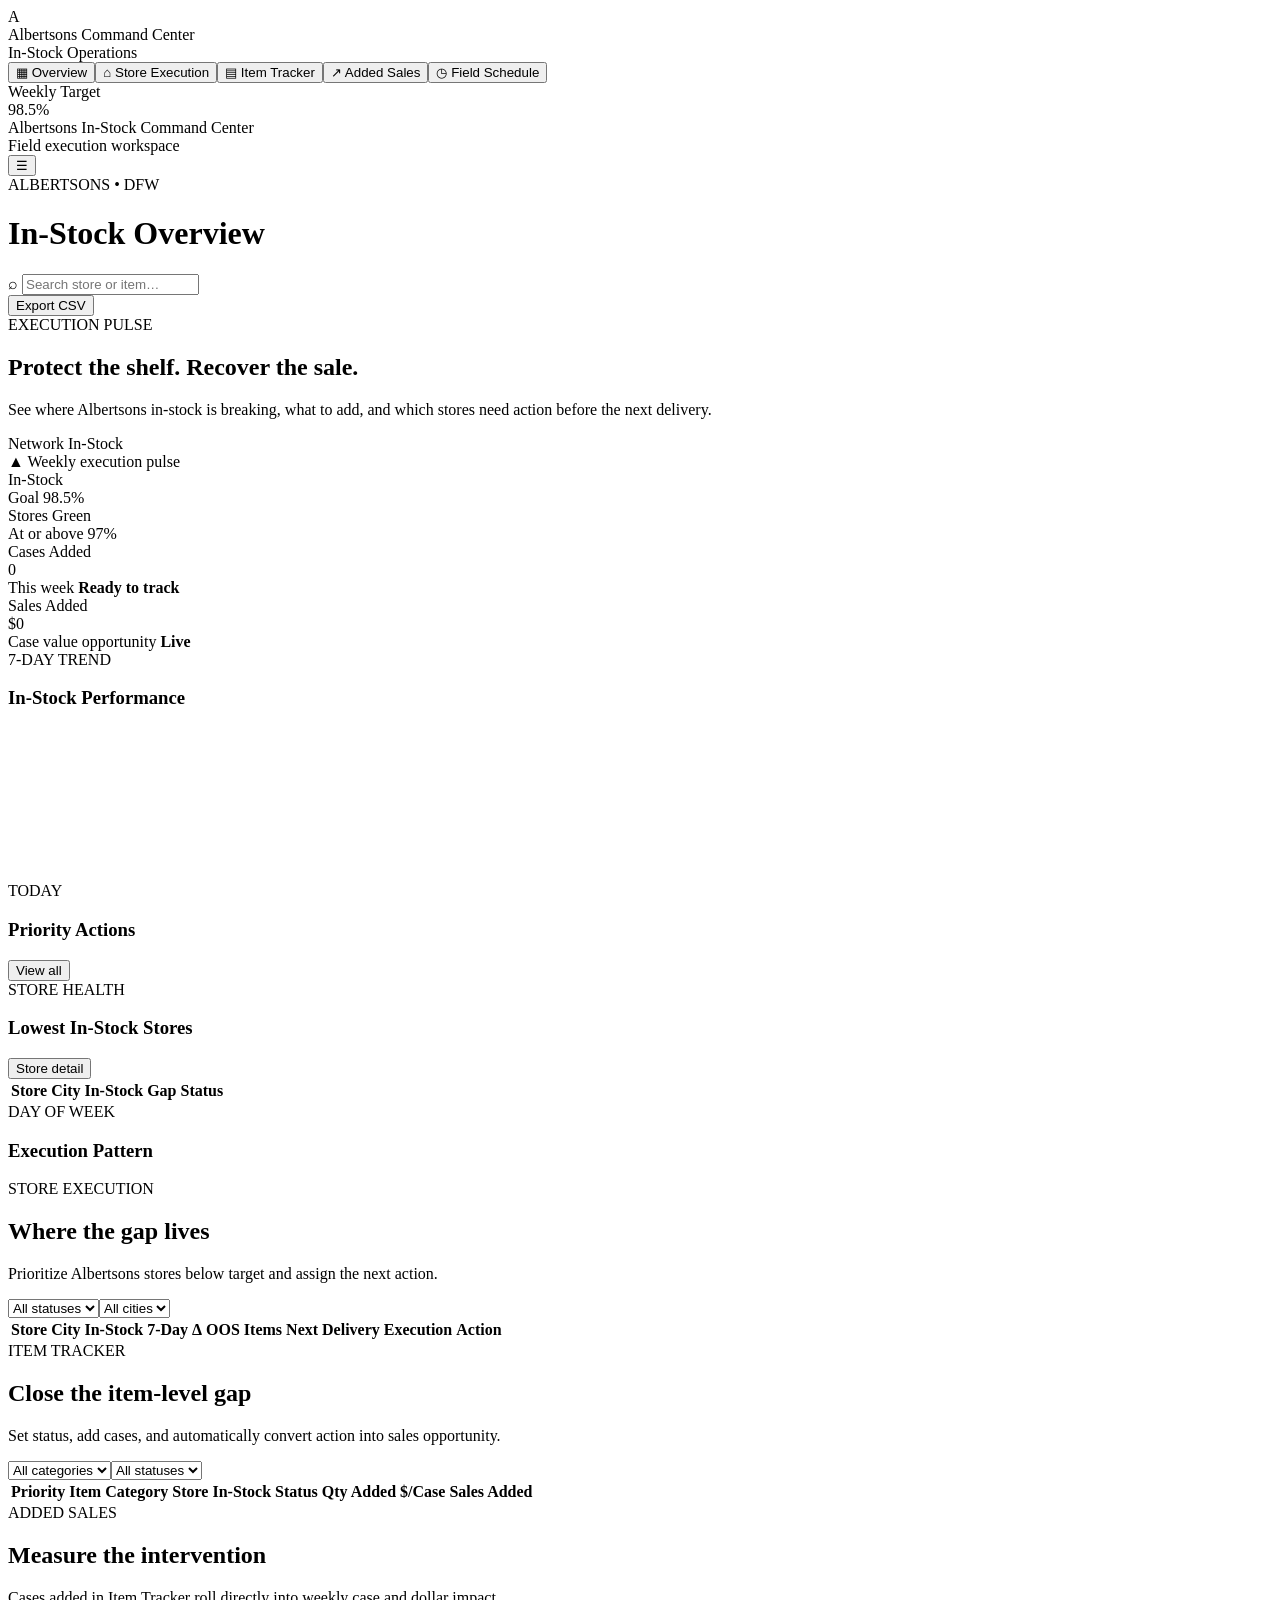
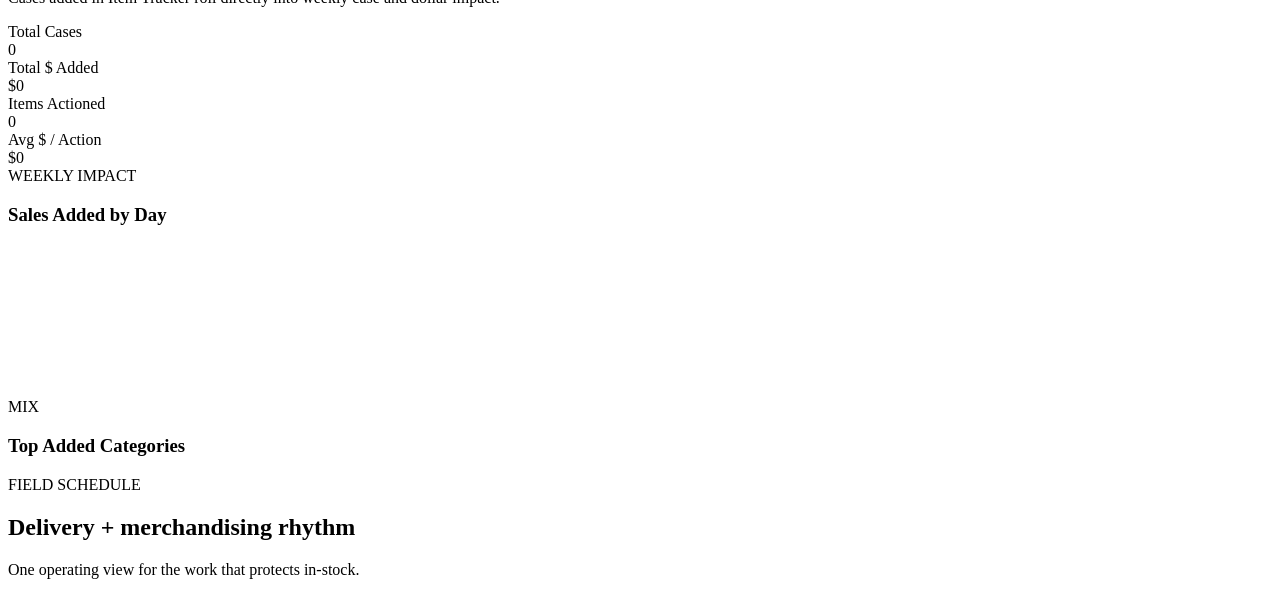
==== index.html @ ab909c04 "Add Albertsons command center interface" ====
<!DOCTYPE html>
<html lang="en">
<head><meta charset="UTF-8"><meta name="viewport" content="width=device-width,initial-scale=1"><meta name="theme-color" content="#00529b"><title>Albertsons In-Stock Command Center</title><link rel="preconnect" href="https://fonts.googleapis.com"><link rel="preconnect" href="https://fonts.gstatic.com" crossorigin><link href="https://fonts.googleapis.com/css2?family=Inter:wght@400;500;600;700;800&display=swap" rel="stylesheet"><link rel="stylesheet" href="styles.css"></head>
<body><div class="app-shell"><aside class="sidebar" id="sidebar"><div class="brand-block"><div class="brand-mark">A</div><div><div class="brand-title">Albertsons Command Center</div><div class="brand-subtitle">In-Stock Operations</div></div></div><nav class="nav"><button class="nav-item active" data-view="overview">▦ Overview</button><button class="nav-item" data-view="stores">⌂ Store Execution</button><button class="nav-item" data-view="items">▤ Item Tracker</button><button class="nav-item" data-view="sales">↗ Added Sales</button><button class="nav-item" data-view="schedule">◷ Field Schedule</button></nav><div class="sidebar-card"><div class="sidebar-card-label">Weekly Target</div><div class="sidebar-card-value">98.5%</div><div class="progress-track"><div class="progress-fill" id="sidebarProgress"></div></div><div class="sidebar-card-foot" id="sidebarGap"></div></div><div class="sidebar-footer">Albertsons In-Stock Command Center<br><span>Field execution workspace</span></div></aside><main class="main-content"><header class="topbar"><div class="topbar-left"><button class="menu-btn" id="menuBtn">☰</button><div><div class="eyebrow">ALBERTSONS • DFW</div><h1 id="pageTitle">In-Stock Overview</h1></div></div><div class="topbar-actions"><label class="search-box">⌕ <input id="globalSearch" type="search" placeholder="Search store or item…"></label><div class="date-chip" id="todayLabel"></div><button class="primary-btn" id="exportBtn">Export CSV</button></div></header>
<section class="view active" id="overviewView"><div class="hero-panel"><div><div class="hero-kicker">EXECUTION PULSE</div><h2>Protect the shelf. Recover the sale.</h2><p>See where Albertsons in-stock is breaking, what to add, and which stores need action before the next delivery.</p></div><div class="hero-score"><div class="score-label">Network In-Stock</div><div class="score-value" id="heroInstock"></div><div class="score-delta positive">▲ Weekly execution pulse</div></div></div><div class="kpi-grid"><article class="kpi-card"><div class="kpi-top">In-Stock <span class="status-dot amber"></span></div><div class="kpi-value" id="kpiInstock"></div><div class="kpi-foot">Goal 98.5% <strong id="kpiGap"></strong></div></article><article class="kpi-card"><div class="kpi-top">Stores Green <span class="status-dot green"></span></div><div class="kpi-value" id="kpiGreen"></div><div class="kpi-foot">At or above 97% <strong id="greenPct"></strong></div></article><article class="kpi-card"><div class="kpi-top">Cases Added <span class="status-dot blue"></span></div><div class="kpi-value" id="kpiCases">0</div><div class="kpi-foot">This week <strong id="caseTrend">Ready to track</strong></div></article><article class="kpi-card"><div class="kpi-top">Sales Added <span class="status-dot navy"></span></div><div class="kpi-value" id="kpiDollars">$0</div><div class="kpi-foot">Case value opportunity <strong id="dollarTrend">Live</strong></div></article></div><div class="content-grid"><article class="panel"><div class="panel-head"><div><div class="panel-kicker">7-DAY TREND</div><h3>In-Stock Performance</h3></div></div><div class="chart-wrap"><canvas id="trendChart"></canvas></div></article><article class="panel"><div class="panel-head"><div><div class="panel-kicker">TODAY</div><h3>Priority Actions</h3></div><button class="text-btn" data-jump="items">View all</button></div><div id="priorityList" class="priority-list"></div></article></div><div class="content-grid"><article class="panel"><div class="panel-head"><div><div class="panel-kicker">STORE HEALTH</div><h3>Lowest In-Stock Stores</h3></div><button class="text-btn" data-jump="stores">Store detail</button></div><div class="table-wrap"><table><thead><tr><th>Store</th><th>City</th><th>In-Stock</th><th>Gap</th><th>Status</th></tr></thead><tbody id="overviewStoreRows"></tbody></table></div></article><article class="panel"><div class="panel-head"><div><div class="panel-kicker">DAY OF WEEK</div><h3>Execution Pattern</h3></div></div><div id="dowBars" class="bar-list"></div></article></div></section>
<section class="view" id="storesView"><div class="section-intro"><div><div class="eyebrow">STORE EXECUTION</div><h2>Where the gap lives</h2><p>Prioritize Albertsons stores below target and assign the next action.</p></div><div class="filter-row"><select id="storeStatusFilter"><option value="all">All statuses</option><option value="green">Green</option><option value="watch">Watch</option><option value="critical">Critical</option></select><select id="cityFilter"><option value="all">All cities</option></select></div></div><article class="panel"><div class="table-wrap"><table class="data-table"><thead><tr><th>Store</th><th>City</th><th>In-Stock</th><th>7-Day Δ</th><th>OOS Items</th><th>Next Delivery</th><th>Execution</th><th>Action</th></tr></thead><tbody id="storeRows"></tbody></table></div></article></section>
<section class="view" id="itemsView"><div class="section-intro"><div><div class="eyebrow">ITEM TRACKER</div><h2>Close the item-level gap</h2><p>Set status, add cases, and automatically convert action into sales opportunity.</p></div><div class="filter-row"><select id="categoryFilter"><option value="all">All categories</option></select><select id="itemStatusFilter"><option value="all">All statuses</option><option>Open</option><option>Added</option><option>Verified</option></select></div></div><article class="panel"><div class="table-wrap"><table class="data-table item-table"><thead><tr><th>Priority</th><th>Item</th><th>Category</th><th>Store</th><th>In-Stock</th><th>Status</th><th>Qty Added</th><th>$/Case</th><th>Sales Added</th></tr></thead><tbody id="itemRows"></tbody></table></div></article></section>
<section class="view" id="salesView"><div class="section-intro"><div><div class="eyebrow">ADDED SALES</div><h2>Measure the intervention</h2><p>Cases added in Item Tracker roll directly into weekly case and dollar impact.</p></div></div><div class="kpi-grid"><article class="kpi-card"><div class="kpi-top">Total Cases</div><div class="kpi-value" id="salesCases">0</div></article><article class="kpi-card"><div class="kpi-top">Total $ Added</div><div class="kpi-value" id="salesDollars">$0</div></article><article class="kpi-card"><div class="kpi-top">Items Actioned</div><div class="kpi-value" id="salesItems">0</div></article><article class="kpi-card"><div class="kpi-top">Avg $ / Action</div><div class="kpi-value" id="salesAvg">$0</div></article></div><div class="content-grid"><article class="panel"><div class="panel-head"><div><div class="panel-kicker">WEEKLY IMPACT</div><h3>Sales Added by Day</h3></div></div><div class="chart-wrap"><canvas id="salesChart"></canvas></div></article><article class="panel"><div class="panel-head"><div><div class="panel-kicker">MIX</div><h3>Top Added Categories</h3></div></div><div id="categoryImpact" class="impact-list"></div></article></div></section>
<section class="view" id="scheduleView"><div class="section-intro"><div><div class="eyebrow">FIELD SCHEDULE</div><h2>Delivery + merchandising rhythm</h2><p>One operating view for the work that protects in-stock.</p></div></div><div class="schedule-grid" id="scheduleGrid"></div></section></main></div><div class="toast" id="toast"></div><script src="data.js"></script><script src="app.js"></script></body></html>
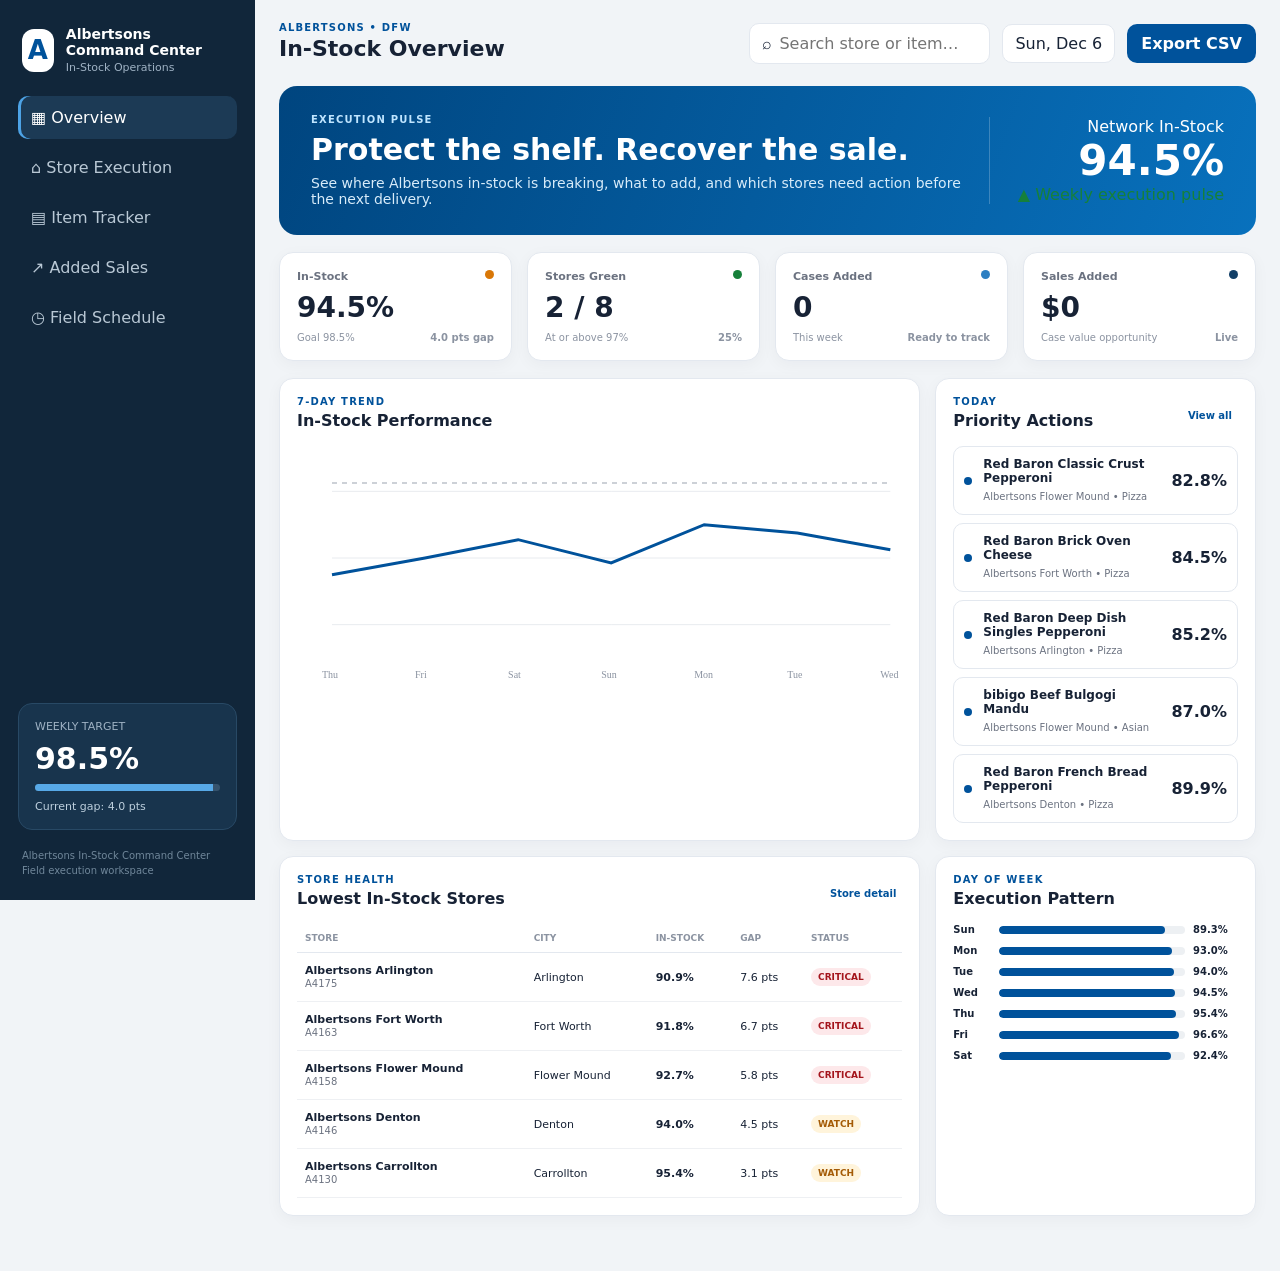
==== commit 418773b4: "Add item-level detail to Added Sales dashboard" ====
--- a/index.html
+++ b/index.html
@@ -5,5 +5,5 @@
 <section class="view active" id="overviewView"><div class="hero-panel"><div><div class="hero-kicker">EXECUTION PULSE</div><h2>Protect the shelf. Recover the sale.</h2><p>See where Albertsons in-stock is breaking, what to add, and which stores need action before the next delivery.</p></div><div class="hero-score"><div class="score-label">Network In-Stock</div><div class="score-value" id="heroInstock"></div><div class="score-delta positive">▲ Weekly execution pulse</div></div></div><div class="kpi-grid"><article class="kpi-card"><div class="kpi-top">In-Stock <span class="status-dot amber"></span></div><div class="kpi-value" id="kpiInstock"></div><div class="kpi-foot">Goal 98.5% <strong id="kpiGap"></strong></div></article><article class="kpi-card"><div class="kpi-top">Stores Green <span class="status-dot green"></span></div><div class="kpi-value" id="kpiGreen"></div><div class="kpi-foot">At or above 97% <strong id="greenPct"></strong></div></article><article class="kpi-card"><div class="kpi-top">Cases Added <span class="status-dot blue"></span></div><div class="kpi-value" id="kpiCases">0</div><div class="kpi-foot">This week <strong id="caseTrend">Ready to track</strong></div></article><article class="kpi-card"><div class="kpi-top">Sales Added <span class="status-dot navy"></span></div><div class="kpi-value" id="kpiDollars">$0</div><div class="kpi-foot">Case value opportunity <strong id="dollarTrend">Live</strong></div></article></div><div class="content-grid"><article class="panel"><div class="panel-head"><div><div class="panel-kicker">7-DAY TREND</div><h3>In-Stock Performance</h3></div></div><div class="chart-wrap"><canvas id="trendChart"></canvas></div></article><article class="panel"><div class="panel-head"><div><div class="panel-kicker">TODAY</div><h3>Priority Actions</h3></div><button class="text-btn" data-jump="items">View all</button></div><div id="priorityList" class="priority-list"></div></article></div><div class="content-grid"><article class="panel"><div class="panel-head"><div><div class="panel-kicker">STORE HEALTH</div><h3>Lowest In-Stock Stores</h3></div><button class="text-btn" data-jump="stores">Store detail</button></div><div class="table-wrap"><table><thead><tr><th>Store</th><th>City</th><th>In-Stock</th><th>Gap</th><th>Status</th></tr></thead><tbody id="overviewStoreRows"></tbody></table></div></article><article class="panel"><div class="panel-head"><div><div class="panel-kicker">DAY OF WEEK</div><h3>Execution Pattern</h3></div></div><div id="dowBars" class="bar-list"></div></article></div></section>
 <section class="view" id="storesView"><div class="section-intro"><div><div class="eyebrow">STORE EXECUTION</div><h2>Where the gap lives</h2><p>Prioritize Albertsons stores below target and assign the next action.</p></div><div class="filter-row"><select id="storeStatusFilter"><option value="all">All statuses</option><option value="green">Green</option><option value="watch">Watch</option><option value="critical">Critical</option></select><select id="cityFilter"><option value="all">All cities</option></select></div></div><article class="panel"><div class="table-wrap"><table class="data-table"><thead><tr><th>Store</th><th>City</th><th>In-Stock</th><th>7-Day Δ</th><th>OOS Items</th><th>Next Delivery</th><th>Execution</th><th>Action</th></tr></thead><tbody id="storeRows"></tbody></table></div></article></section>
 <section class="view" id="itemsView"><div class="section-intro"><div><div class="eyebrow">ITEM TRACKER</div><h2>Close the item-level gap</h2><p>Set status, add cases, and automatically convert action into sales opportunity.</p></div><div class="filter-row"><select id="categoryFilter"><option value="all">All categories</option></select><select id="itemStatusFilter"><option value="all">All statuses</option><option>Open</option><option>Added</option><option>Verified</option></select></div></div><article class="panel"><div class="table-wrap"><table class="data-table item-table"><thead><tr><th>Priority</th><th>Item</th><th>Category</th><th>Store</th><th>In-Stock</th><th>Status</th><th>Qty Added</th><th>$/Case</th><th>Sales Added</th></tr></thead><tbody id="itemRows"></tbody></table></div></article></section>
-<section class="view" id="salesView"><div class="section-intro"><div><div class="eyebrow">ADDED SALES</div><h2>Measure the intervention</h2><p>Cases added in Item Tracker roll directly into weekly case and dollar impact.</p></div></div><div class="kpi-grid"><article class="kpi-card"><div class="kpi-top">Total Cases</div><div class="kpi-value" id="salesCases">0</div></article><article class="kpi-card"><div class="kpi-top">Total $ Added</div><div class="kpi-value" id="salesDollars">$0</div></article><article class="kpi-card"><div class="kpi-top">Items Actioned</div><div class="kpi-value" id="salesItems">0</div></article><article class="kpi-card"><div class="kpi-top">Avg $ / Action</div><div class="kpi-value" id="salesAvg">$0</div></article></div><div class="content-grid"><article class="panel"><div class="panel-head"><div><div class="panel-kicker">WEEKLY IMPACT</div><h3>Sales Added by Day</h3></div></div><div class="chart-wrap"><canvas id="salesChart"></canvas></div></article><article class="panel"><div class="panel-head"><div><div class="panel-kicker">MIX</div><h3>Top Added Categories</h3></div></div><div id="categoryImpact" class="impact-list"></div></article></div></section>
+<section class="view" id="salesView"><div class="section-intro"><div><div class="eyebrow">ADDED SALES</div><h2>Measure the intervention</h2><p>Cases added in Item Tracker roll directly into weekly case and dollar impact.</p></div></div><div class="kpi-grid"><article class="kpi-card"><div class="kpi-top">Total Cases</div><div class="kpi-value" id="salesCases">0</div></article><article class="kpi-card"><div class="kpi-top">Total $ Added</div><div class="kpi-value" id="salesDollars">$0</div></article><article class="kpi-card"><div class="kpi-top">Items Actioned</div><div class="kpi-value" id="salesItems">0</div></article><article class="kpi-card"><div class="kpi-top">Avg $ / Action</div><div class="kpi-value" id="salesAvg">$0</div></article></div><div class="content-grid"><article class="panel"><div class="panel-head"><div><div class="panel-kicker">WEEKLY IMPACT</div><h3>Sales Added by Day</h3></div></div><div class="chart-wrap"><canvas id="salesChart"></canvas></div></article><article class="panel"><div class="panel-head"><div><div class="panel-kicker">MIX</div><h3>Top Added Categories</h3></div></div><div id="categoryImpact" class="impact-list"></div></article></div><article class="panel sales-detail"><div class="panel-head"><div><div class="panel-kicker">ACTION DETAIL</div><h3>Where the added sales came from</h3></div></div><div class="table-wrap"><table><thead><tr><th>Item</th><th>Store</th><th>Category</th><th>Cases</th><th>$/Case</th><th>Sales Added</th></tr></thead><tbody id="salesDetailRows"></tbody></table></div></article></section>
 <section class="view" id="scheduleView"><div class="section-intro"><div><div class="eyebrow">FIELD SCHEDULE</div><h2>Delivery + merchandising rhythm</h2><p>One operating view for the work that protects in-stock.</p></div></div><div class="schedule-grid" id="scheduleGrid"></div></section></main></div><div class="toast" id="toast"></div><script src="data.js"></script><script src="app.js"></script></body></html>
--- a/styles.css
+++ b/styles.css
@@ -0,0 +1 @@
+:root{--brand:#00529b;--brand2:#003f78;--ink:#172235;--muted:#6b7280;--line:#e3e8ef;--green:#16803a;--amber:#d97706;--blue:#2d7fc2;--navy:#123f67}*{box-sizing:border-box}html,body{margin:0;max-width:100%;overflow-x:hidden;font-family:Inter,system-ui,sans-serif;color:var(--ink);background:#f1f4f7}button,input,select{font:inherit}.app-shell{display:flex;min-height:100vh;max-width:100vw}.sidebar{width:255px;background:#11263a;color:#fff;padding:22px 18px;position:fixed;inset:0 auto 0 0;display:flex;flex-direction:column;z-index:20}.brand-block{display:flex;gap:12px;align-items:center;padding:4px 4px 22px}.brand-mark{width:43px;height:43px;background:#fff;color:var(--brand);border-radius:12px;display:grid;place-items:center;font-size:26px;font-weight:900}.brand-title{font-weight:800;font-size:14px}.brand-subtitle{font-size:11px;color:#9fb2c4;margin-top:3px}.nav{display:grid;gap:7px}.nav-item{border:0;background:transparent;color:#b9c8d5;text-align:left;padding:12px 13px;border-radius:10px;cursor:pointer}.nav-item:hover,.nav-item.active{background:#1c3a55;color:#fff}.nav-item.active{box-shadow:inset 3px 0 0 #4da3e6}.sidebar-card{margin-top:auto;background:#18344d;border:1px solid #284965;border-radius:14px;padding:16px}.sidebar-card-label{font-size:11px;color:#9fb2c4;text-transform:uppercase}.sidebar-card-value{font-size:30px;font-weight:800;margin:8px 0}.progress-track{height:7px;background:#36536d;border-radius:99px;overflow:hidden}.progress-fill{height:100%;background:#57a9e7}.sidebar-card-foot{font-size:11px;color:#bed0de;margin-top:9px}.sidebar-footer{font-size:10px;color:#70879a;padding:18px 4px 0;line-height:1.5}.main-content{margin-left:255px;width:calc(100vw - 255px);min-width:0;padding:0 24px 40px;overflow:hidden}.topbar{height:86px;display:flex;align-items:center;justify-content:space-between;gap:20px}.topbar-left,.topbar-actions{display:flex;align-items:center;gap:12px;min-width:0}.eyebrow,.panel-kicker,.hero-kicker{font-size:10px;font-weight:800;letter-spacing:.12em;color:var(--brand);text-transform:uppercase}.topbar h1{font-size:22px;margin:3px 0}.menu-btn{display:none}.search-box,.date-chip{background:#fff;border:1px solid var(--line);border-radius:10px;padding:9px 12px}.search-box input{border:0;outline:0;width:200px}.primary-btn{border:0;background:var(--brand);color:#fff;border-radius:10px;padding:10px 14px;font-weight:700;cursor:pointer}.view{display:none;min-width:0}.view.active{display:block}.hero-panel{background:linear-gradient(110deg,#00457f,#0871bd);color:#fff;border-radius:18px;padding:28px 32px;display:flex;justify-content:space-between;align-items:center}.hero-panel h2{font-size:30px;margin:7px 0 8px}.hero-panel p{max-width:650px;color:#d8ecfa;margin:0;font-size:14px}.hero-kicker{color:#bfe5ff}.hero-score{text-align:right;min-width:210px;border-left:1px solid #ffffff38;padding-left:28px}.score-value{font-size:42px;font-weight:800}.kpi-grid{display:grid;grid-template-columns:repeat(4,minmax(0,1fr));gap:15px;margin:17px 0}.kpi-card,.panel{min-width:0;background:#fff;border:1px solid var(--line);border-radius:14px;box-shadow:0 4px 16px #1722350a}.kpi-card,.panel{padding:17px}.kpi-top{display:flex;justify-content:space-between;color:var(--muted);font-size:11px;font-weight:700}.status-dot{width:9px;height:9px;border-radius:50%}.green{background:var(--green)}.amber{background:var(--amber)}.blue{background:var(--blue)}.navy{background:var(--navy)}.kpi-value{font-size:28px;font-weight:800;margin:8px 0}.kpi-foot{font-size:10px;color:#8b93a1;display:flex;justify-content:space-between}.content-grid{display:grid;grid-template-columns:minmax(0,2fr) minmax(260px,1fr);gap:15px;margin-bottom:15px}.panel-head{display:flex;align-items:center;justify-content:space-between;margin-bottom:12px}.panel-head h3{font-size:16px;margin:4px 0}.chart-wrap{height:240px;min-width:0}.chart-wrap canvas{width:100%;height:100%}.priority-list{display:grid;gap:8px}.priority-item{display:grid;grid-template-columns:9px 1fr auto;gap:10px;align-items:center;padding:10px;border:1px solid var(--line);border-radius:10px}.priority-dot{width:8px;height:8px;border-radius:50%;background:var(--brand)}.priority-main strong{font-size:12px;display:block}.priority-main span,small{font-size:10px;color:var(--muted)}.text-btn{border:0;background:transparent;color:var(--brand);font-size:10px;font-weight:800;cursor:pointer}.table-wrap{width:100%;max-width:100%;overflow-x:auto;overscroll-behavior-inline:contain}table{width:100%;border-collapse:collapse;min-width:560px}th{text-align:left;font-size:9px;text-transform:uppercase;color:#8b93a1;padding:9px 8px;border-bottom:1px solid var(--line);white-space:nowrap}td{padding:11px 8px;border-bottom:1px solid #eef0f3;font-size:11px}.pill{display:inline-flex;padding:4px 7px;border-radius:99px;font-size:9px;font-weight:800}.pill.green{background:#e8f7ee;color:#146c35}.pill.watch{background:#fff4db;color:#a45b06}.pill.critical{background:#fde8ea;color:#a4141c}.bar-list{display:grid;gap:10px}.bar-row{display:grid;grid-template-columns:38px 1fr 45px;align-items:center;gap:8px;font-size:10px}.bar-track{height:8px;background:#edf0f3;border-radius:99px;overflow:hidden}.bar-fill{height:100%;background:var(--brand);border-radius:99px}.section-intro{display:flex;justify-content:space-between;align-items:flex-end;gap:20px;margin:8px 0 18px}.section-intro h2{font-size:28px;margin:5px 0}.section-intro p{margin:0;color:var(--muted);font-size:13px}.filter-row{display:flex;gap:8px}.filter-row select,.data-table select{border:1px solid var(--line);background:#fff;border-radius:9px;padding:8px 10px;font-size:11px}.data-table{min-width:900px}.item-table{min-width:1120px}.item-table th:nth-child(2),.item-table td:nth-child(2){min-width:260px}.item-table th:nth-child(4),.item-table td:nth-child(4){min-width:185px}.item-table th:nth-child(8),.item-table td:nth-child(8),.item-table th:nth-child(9),.item-table td:nth-child(9){text-align:right;white-space:nowrap}.money{font-weight:800}.positive{color:var(--green)}.negative{color:#b42318}.impact-item{padding:11px 0;border-bottom:1px solid var(--line)}.impact-top{display:flex;justify-content:space-between;font-size:11px}.impact-bar{height:6px;background:#eef0f3;margin-top:7px;border-radius:99px;overflow:hidden}.impact-bar div{height:100%;background:var(--brand)}.sales-detail{margin-top:15px}.schedule-grid{display:grid;grid-template-columns:repeat(7,minmax(0,1fr));gap:10px}.schedule-day{background:#fff;border:1px solid var(--line);border-radius:13px;padding:13px;min-height:230px}.schedule-day h3{font-size:12px;margin:0}.schedule-date{font-size:9px;color:var(--muted);margin-bottom:12px}.schedule-event{border-left:3px solid var(--brand);background:#f6f9fc;padding:8px;margin:7px 0;border-radius:7px}.schedule-event strong{font-size:10px;display:block}.schedule-event span{font-size:9px;color:var(--muted)}.toast{position:fixed;right:24px;bottom:24px;background:#172235;color:#fff;padding:12px 16px;border-radius:10px;font-size:11px;opacity:0;transform:translateY(8px);transition:.2s}.toast.show{opacity:1;transform:none}@media(max-width:1250px){.main-content{padding-left:18px;padding-right:18px}.topbar{gap:10px}.search-box input{width:150px}.kpi-grid{gap:10px}.kpi-card{padding:14px}.kpi-value{font-size:25px}}@media(max-width:1050px){.kpi-grid{grid-template-columns:repeat(2,minmax(0,1fr))}.schedule-grid{grid-template-columns:repeat(4,1fr)}.content-grid{grid-template-columns:1fr}.topbar-actions .date-chip{display:none}}@media(max-width:800px){.sidebar{transform:translateX(-100%)}.sidebar.open{transform:none}.main-content{margin-left:0;width:100%;padding:0 14px 30px}.menu-btn{display:block}.search-box{display:none}.content-grid{grid-template-columns:1fr}.schedule-grid{grid-template-columns:repeat(2,1fr)}.section-intro{align-items:flex-start;flex-direction:column}.hero-panel{display:block}.hero-score{text-align:left;border:0;border-top:1px solid #ffffff38;padding:15px 0 0;margin-top:18px}}@media(max-width:520px){.kpi-grid{grid-template-columns:1fr 1fr;gap:8px}.schedule-grid{grid-template-columns:1fr}.panel{padding:13px}.topbar h1{font-size:18px}.primary-btn{padding:9px 10px}}
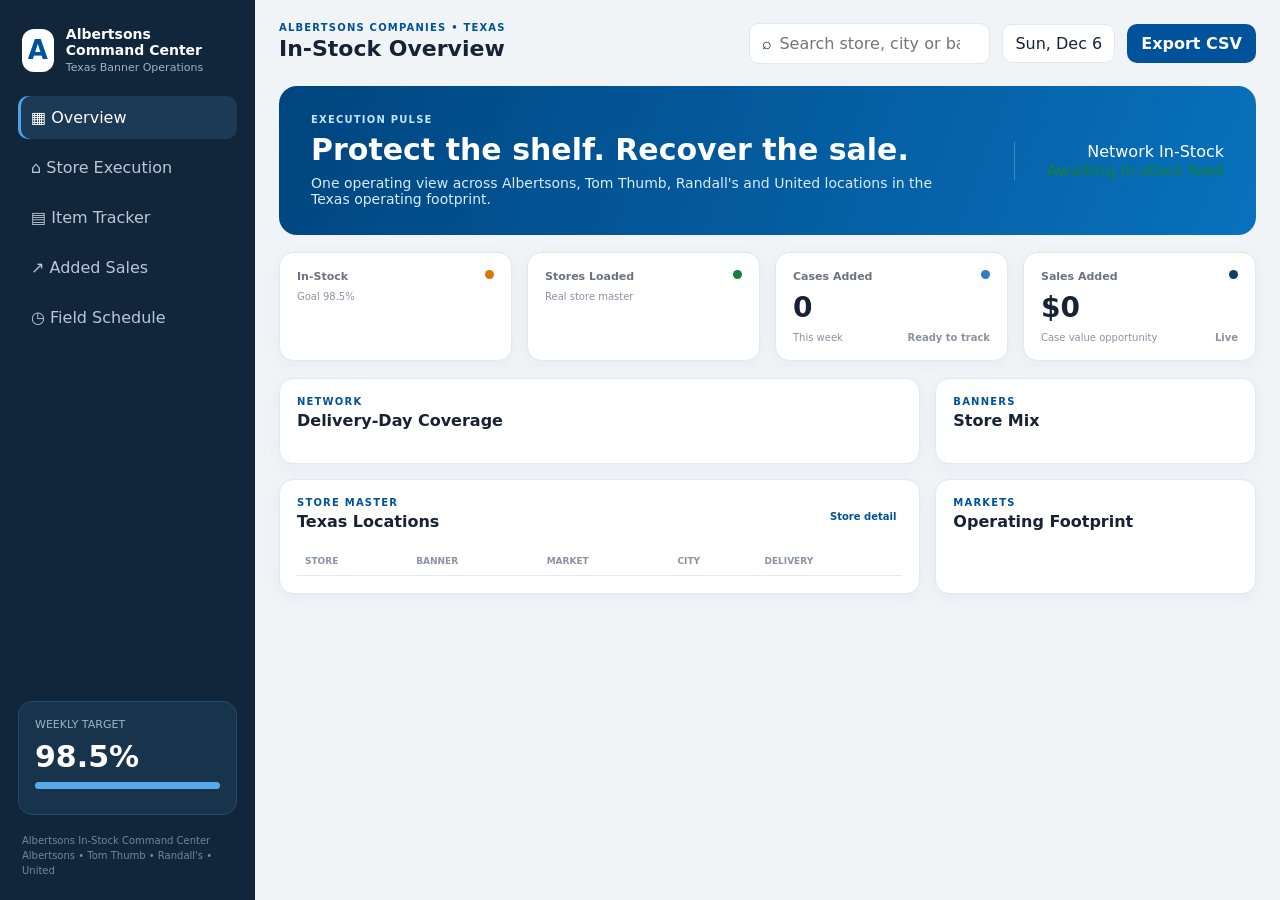
==== commit 16b95c06: "Connect Texas banner store master and filters" ====
--- a/index.html
+++ b/index.html
@@ -1,9 +1,9 @@
 <!DOCTYPE html>
 <html lang="en">
 <head><meta charset="UTF-8"><meta name="viewport" content="width=device-width,initial-scale=1"><meta name="theme-color" content="#00529b"><title>Albertsons In-Stock Command Center</title><link rel="preconnect" href="https://fonts.googleapis.com"><link rel="preconnect" href="https://fonts.gstatic.com" crossorigin><link href="https://fonts.googleapis.com/css2?family=Inter:wght@400;500;600;700;800&display=swap" rel="stylesheet"><link rel="stylesheet" href="styles.css"></head>
-<body><div class="app-shell"><aside class="sidebar" id="sidebar"><div class="brand-block"><div class="brand-mark">A</div><div><div class="brand-title">Albertsons Command Center</div><div class="brand-subtitle">In-Stock Operations</div></div></div><nav class="nav"><button class="nav-item active" data-view="overview">▦ Overview</button><button class="nav-item" data-view="stores">⌂ Store Execution</button><button class="nav-item" data-view="items">▤ Item Tracker</button><button class="nav-item" data-view="sales">↗ Added Sales</button><button class="nav-item" data-view="schedule">◷ Field Schedule</button></nav><div class="sidebar-card"><div class="sidebar-card-label">Weekly Target</div><div class="sidebar-card-value">98.5%</div><div class="progress-track"><div class="progress-fill" id="sidebarProgress"></div></div><div class="sidebar-card-foot" id="sidebarGap"></div></div><div class="sidebar-footer">Albertsons In-Stock Command Center<br><span>Field execution workspace</span></div></aside><main class="main-content"><header class="topbar"><div class="topbar-left"><button class="menu-btn" id="menuBtn">☰</button><div><div class="eyebrow">ALBERTSONS • DFW</div><h1 id="pageTitle">In-Stock Overview</h1></div></div><div class="topbar-actions"><label class="search-box">⌕ <input id="globalSearch" type="search" placeholder="Search store or item…"></label><div class="date-chip" id="todayLabel"></div><button class="primary-btn" id="exportBtn">Export CSV</button></div></header>
-<section class="view active" id="overviewView"><div class="hero-panel"><div><div class="hero-kicker">EXECUTION PULSE</div><h2>Protect the shelf. Recover the sale.</h2><p>See where Albertsons in-stock is breaking, what to add, and which stores need action before the next delivery.</p></div><div class="hero-score"><div class="score-label">Network In-Stock</div><div class="score-value" id="heroInstock"></div><div class="score-delta positive">▲ Weekly execution pulse</div></div></div><div class="kpi-grid"><article class="kpi-card"><div class="kpi-top">In-Stock <span class="status-dot amber"></span></div><div class="kpi-value" id="kpiInstock"></div><div class="kpi-foot">Goal 98.5% <strong id="kpiGap"></strong></div></article><article class="kpi-card"><div class="kpi-top">Stores Green <span class="status-dot green"></span></div><div class="kpi-value" id="kpiGreen"></div><div class="kpi-foot">At or above 97% <strong id="greenPct"></strong></div></article><article class="kpi-card"><div class="kpi-top">Cases Added <span class="status-dot blue"></span></div><div class="kpi-value" id="kpiCases">0</div><div class="kpi-foot">This week <strong id="caseTrend">Ready to track</strong></div></article><article class="kpi-card"><div class="kpi-top">Sales Added <span class="status-dot navy"></span></div><div class="kpi-value" id="kpiDollars">$0</div><div class="kpi-foot">Case value opportunity <strong id="dollarTrend">Live</strong></div></article></div><div class="content-grid"><article class="panel"><div class="panel-head"><div><div class="panel-kicker">7-DAY TREND</div><h3>In-Stock Performance</h3></div></div><div class="chart-wrap"><canvas id="trendChart"></canvas></div></article><article class="panel"><div class="panel-head"><div><div class="panel-kicker">TODAY</div><h3>Priority Actions</h3></div><button class="text-btn" data-jump="items">View all</button></div><div id="priorityList" class="priority-list"></div></article></div><div class="content-grid"><article class="panel"><div class="panel-head"><div><div class="panel-kicker">STORE HEALTH</div><h3>Lowest In-Stock Stores</h3></div><button class="text-btn" data-jump="stores">Store detail</button></div><div class="table-wrap"><table><thead><tr><th>Store</th><th>City</th><th>In-Stock</th><th>Gap</th><th>Status</th></tr></thead><tbody id="overviewStoreRows"></tbody></table></div></article><article class="panel"><div class="panel-head"><div><div class="panel-kicker">DAY OF WEEK</div><h3>Execution Pattern</h3></div></div><div id="dowBars" class="bar-list"></div></article></div></section>
-<section class="view" id="storesView"><div class="section-intro"><div><div class="eyebrow">STORE EXECUTION</div><h2>Where the gap lives</h2><p>Prioritize Albertsons stores below target and assign the next action.</p></div><div class="filter-row"><select id="storeStatusFilter"><option value="all">All statuses</option><option value="green">Green</option><option value="watch">Watch</option><option value="critical">Critical</option></select><select id="cityFilter"><option value="all">All cities</option></select></div></div><article class="panel"><div class="table-wrap"><table class="data-table"><thead><tr><th>Store</th><th>City</th><th>In-Stock</th><th>7-Day Δ</th><th>OOS Items</th><th>Next Delivery</th><th>Execution</th><th>Action</th></tr></thead><tbody id="storeRows"></tbody></table></div></article></section>
+<body><div class="app-shell"><aside class="sidebar" id="sidebar"><div class="brand-block"><div class="brand-mark">A</div><div><div class="brand-title">Albertsons Command Center</div><div class="brand-subtitle">Texas Banner Operations</div></div></div><nav class="nav"><button class="nav-item active" data-view="overview">▦ Overview</button><button class="nav-item" data-view="stores">⌂ Store Execution</button><button class="nav-item" data-view="items">▤ Item Tracker</button><button class="nav-item" data-view="sales">↗ Added Sales</button><button class="nav-item" data-view="schedule">◷ Field Schedule</button></nav><div class="sidebar-card"><div class="sidebar-card-label">Weekly Target</div><div class="sidebar-card-value">98.5%</div><div class="progress-track"><div class="progress-fill" id="sidebarProgress"></div></div><div class="sidebar-card-foot" id="sidebarGap"></div></div><div class="sidebar-footer">Albertsons In-Stock Command Center<br><span>Albertsons • Tom Thumb • Randall's • United</span></div></aside><main class="main-content"><header class="topbar"><div class="topbar-left"><button class="menu-btn" id="menuBtn">☰</button><div><div class="eyebrow">ALBERTSONS COMPANIES • TEXAS</div><h1 id="pageTitle">In-Stock Overview</h1></div></div><div class="topbar-actions"><label class="search-box">⌕ <input id="globalSearch" type="search" placeholder="Search store, city or banner…"></label><div class="date-chip" id="todayLabel"></div><button class="primary-btn" id="exportBtn">Export CSV</button></div></header>
+<section class="view active" id="overviewView"><div class="hero-panel"><div><div class="hero-kicker">EXECUTION PULSE</div><h2>Protect the shelf. Recover the sale.</h2><p>One operating view across Albertsons, Tom Thumb, Randall's and United locations in the Texas operating footprint.</p></div><div class="hero-score"><div class="score-label">Network In-Stock</div><div class="score-value" id="heroInstock"></div><div class="score-delta positive" id="heroSub">Awaiting in-stock feed</div></div></div><div class="kpi-grid"><article class="kpi-card"><div class="kpi-top">In-Stock <span class="status-dot amber"></span></div><div class="kpi-value" id="kpiInstock"></div><div class="kpi-foot">Goal 98.5% <strong id="kpiGap"></strong></div></article><article class="kpi-card"><div class="kpi-top">Stores Loaded <span class="status-dot green"></span></div><div class="kpi-value" id="kpiGreen"></div><div class="kpi-foot">Real store master <strong id="greenPct"></strong></div></article><article class="kpi-card"><div class="kpi-top">Cases Added <span class="status-dot blue"></span></div><div class="kpi-value" id="kpiCases">0</div><div class="kpi-foot">This week <strong id="caseTrend">Ready to track</strong></div></article><article class="kpi-card"><div class="kpi-top">Sales Added <span class="status-dot navy"></span></div><div class="kpi-value" id="kpiDollars">$0</div><div class="kpi-foot">Case value opportunity <strong id="dollarTrend">Live</strong></div></article></div><div class="content-grid"><article class="panel"><div class="panel-head"><div><div class="panel-kicker">NETWORK</div><h3>Delivery-Day Coverage</h3></div></div><div id="dowBars" class="bar-list"></div></article><article class="panel"><div class="panel-head"><div><div class="panel-kicker">BANNERS</div><h3>Store Mix</h3></div></div><div id="priorityList" class="priority-list"></div></article></div><div class="content-grid"><article class="panel"><div class="panel-head"><div><div class="panel-kicker">STORE MASTER</div><h3>Texas Locations</h3></div><button class="text-btn" data-jump="stores">Store detail</button></div><div class="table-wrap"><table><thead><tr><th>Store</th><th>Banner</th><th>Market</th><th>City</th><th>Delivery</th></tr></thead><tbody id="overviewStoreRows"></tbody></table></div></article><article class="panel"><div class="panel-head"><div><div class="panel-kicker">MARKETS</div><h3>Operating Footprint</h3></div></div><div id="marketMix" class="impact-list"></div></article></div></section>
+<section class="view" id="storesView"><div class="section-intro"><div><div class="eyebrow">STORE EXECUTION</div><h2>Texas store master</h2><p>Filter the network by banner, market, city and delivery day. In-stock fields will activate when the performance feed is added.</p></div><div class="filter-row"><select id="bannerFilter"><option value="all">All banners</option></select><select id="marketFilter"><option value="all">All markets</option></select><select id="cityFilter"><option value="all">All cities</option></select></div></div><article class="panel"><div class="table-wrap"><table class="data-table"><thead><tr><th>Store</th><th>Banner</th><th>Market</th><th>City</th><th>Address</th><th>Delivery</th><th>In-Stock</th><th>Execution</th></tr></thead><tbody id="storeRows"></tbody></table></div></article></section>
 <section class="view" id="itemsView"><div class="section-intro"><div><div class="eyebrow">ITEM TRACKER</div><h2>Close the item-level gap</h2><p>Set status, add cases, and automatically convert action into sales opportunity.</p></div><div class="filter-row"><select id="categoryFilter"><option value="all">All categories</option></select><select id="itemStatusFilter"><option value="all">All statuses</option><option>Open</option><option>Added</option><option>Verified</option></select></div></div><article class="panel"><div class="table-wrap"><table class="data-table item-table"><thead><tr><th>Priority</th><th>Item</th><th>Category</th><th>Store</th><th>In-Stock</th><th>Status</th><th>Qty Added</th><th>$/Case</th><th>Sales Added</th></tr></thead><tbody id="itemRows"></tbody></table></div></article></section>
 <section class="view" id="salesView"><div class="section-intro"><div><div class="eyebrow">ADDED SALES</div><h2>Measure the intervention</h2><p>Cases added in Item Tracker roll directly into weekly case and dollar impact.</p></div></div><div class="kpi-grid"><article class="kpi-card"><div class="kpi-top">Total Cases</div><div class="kpi-value" id="salesCases">0</div></article><article class="kpi-card"><div class="kpi-top">Total $ Added</div><div class="kpi-value" id="salesDollars">$0</div></article><article class="kpi-card"><div class="kpi-top">Items Actioned</div><div class="kpi-value" id="salesItems">0</div></article><article class="kpi-card"><div class="kpi-top">Avg $ / Action</div><div class="kpi-value" id="salesAvg">$0</div></article></div><div class="content-grid"><article class="panel"><div class="panel-head"><div><div class="panel-kicker">WEEKLY IMPACT</div><h3>Sales Added by Day</h3></div></div><div class="chart-wrap"><canvas id="salesChart"></canvas></div></article><article class="panel"><div class="panel-head"><div><div class="panel-kicker">MIX</div><h3>Top Added Categories</h3></div></div><div id="categoryImpact" class="impact-list"></div></article></div><article class="panel sales-detail"><div class="panel-head"><div><div class="panel-kicker">ACTION DETAIL</div><h3>Where the added sales came from</h3></div></div><div class="table-wrap"><table><thead><tr><th>Item</th><th>Store</th><th>Category</th><th>Cases</th><th>$/Case</th><th>Sales Added</th></tr></thead><tbody id="salesDetailRows"></tbody></table></div></article></section>
-<section class="view" id="scheduleView"><div class="section-intro"><div><div class="eyebrow">FIELD SCHEDULE</div><h2>Delivery + merchandising rhythm</h2><p>One operating view for the work that protects in-stock.</p></div></div><div class="schedule-grid" id="scheduleGrid"></div></section></main></div><div class="toast" id="toast"></div><script src="data.js"></script><script src="app.js"></script></body></html>+<section class="view" id="scheduleView"><div class="section-intro"><div><div class="eyebrow">FIELD SCHEDULE</div><h2>Delivery rhythm</h2><p>Generated directly from the store-level delivery schedules you provided. Stores with multiple delivery days appear on each applicable day.</p></div></div><div class="schedule-grid" id="scheduleGrid"></div></section></main></div><div class="toast" id="toast"></div><script src="data/stores-albertsons.js"></script><script src="data/stores-tom-thumb.js"></script><script src="data/stores-randalls.js"></script><script src="data/stores-united.js"></script><script src="data.js"></script><script src="app.js"></script></body></html>
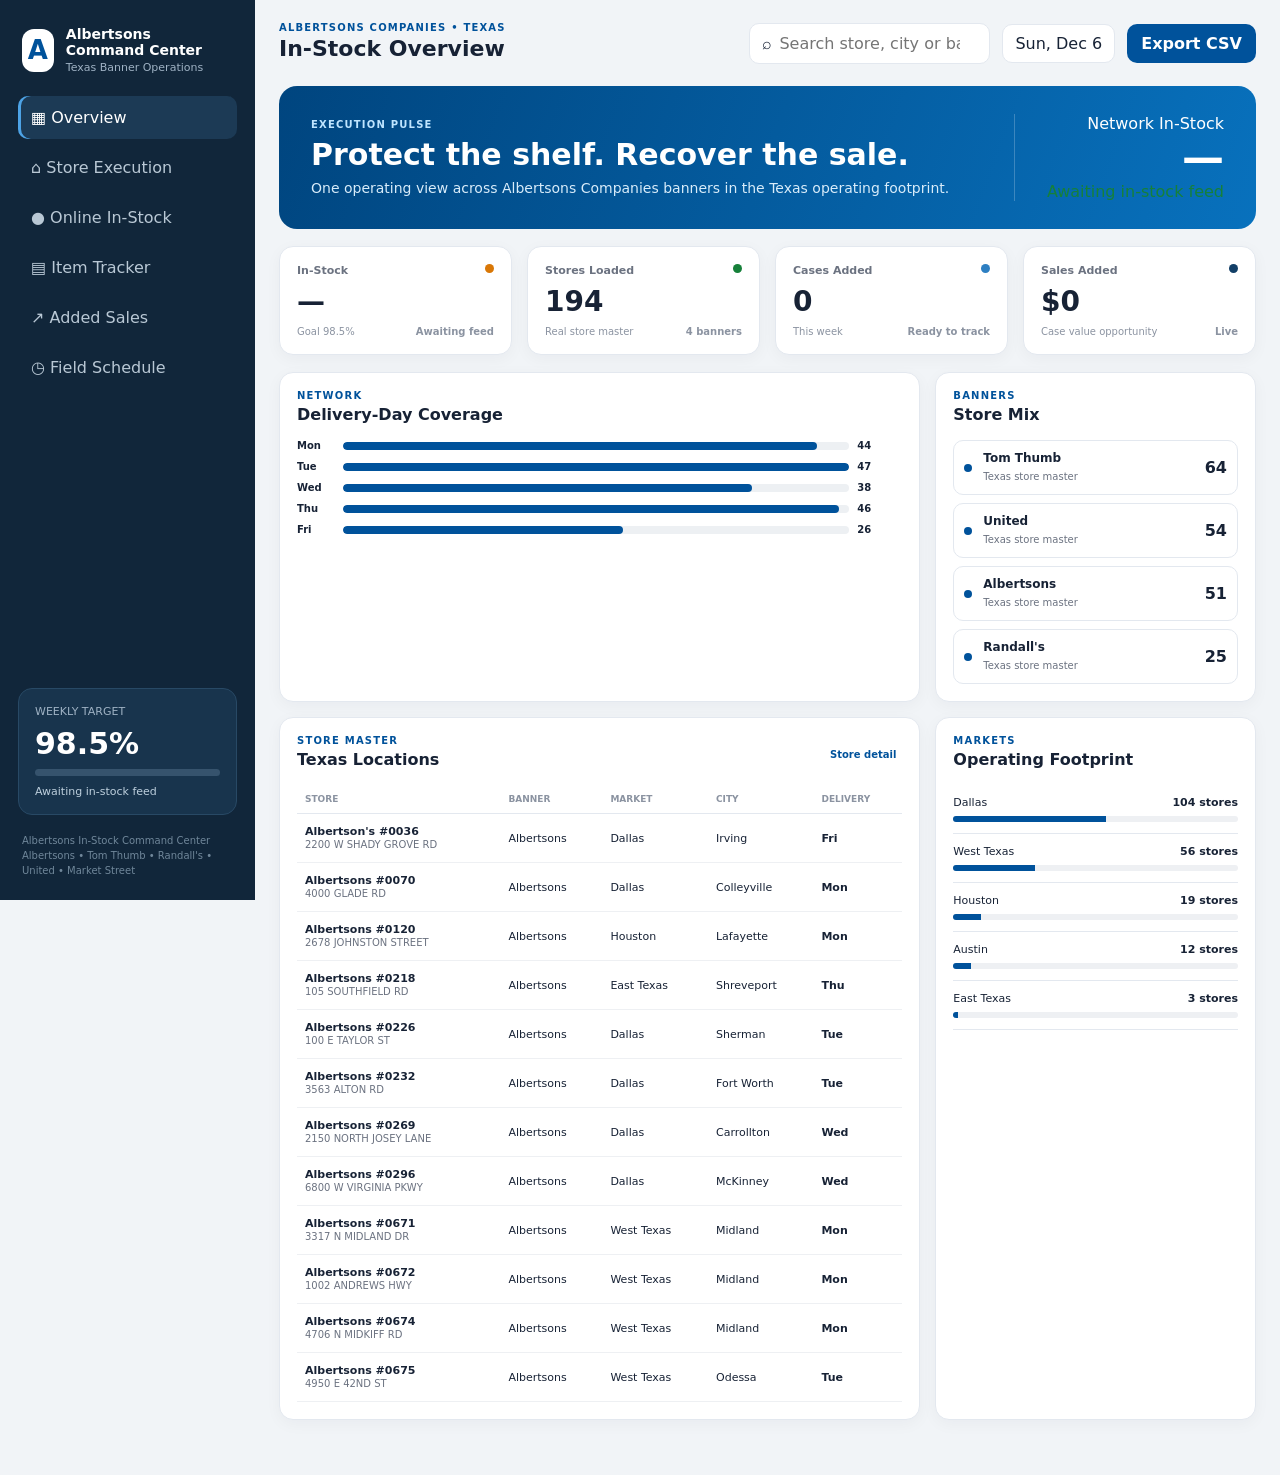
==== commit 058d68a4: "Add live online in-stock dashboard view" ====
--- a/index.html
+++ b/index.html
@@ -1,9 +1,10 @@
 <!DOCTYPE html>
 <html lang="en">
 <head><meta charset="UTF-8"><meta name="viewport" content="width=device-width,initial-scale=1"><meta name="theme-color" content="#00529b"><title>Albertsons In-Stock Command Center</title><link rel="preconnect" href="https://fonts.googleapis.com"><link rel="preconnect" href="https://fonts.gstatic.com" crossorigin><link href="https://fonts.googleapis.com/css2?family=Inter:wght@400;500;600;700;800&display=swap" rel="stylesheet"><link rel="stylesheet" href="styles.css"></head>
-<body><div class="app-shell"><aside class="sidebar" id="sidebar"><div class="brand-block"><div class="brand-mark">A</div><div><div class="brand-title">Albertsons Command Center</div><div class="brand-subtitle">Texas Banner Operations</div></div></div><nav class="nav"><button class="nav-item active" data-view="overview">▦ Overview</button><button class="nav-item" data-view="stores">⌂ Store Execution</button><button class="nav-item" data-view="items">▤ Item Tracker</button><button class="nav-item" data-view="sales">↗ Added Sales</button><button class="nav-item" data-view="schedule">◷ Field Schedule</button></nav><div class="sidebar-card"><div class="sidebar-card-label">Weekly Target</div><div class="sidebar-card-value">98.5%</div><div class="progress-track"><div class="progress-fill" id="sidebarProgress"></div></div><div class="sidebar-card-foot" id="sidebarGap"></div></div><div class="sidebar-footer">Albertsons In-Stock Command Center<br><span>Albertsons • Tom Thumb • Randall's • United</span></div></aside><main class="main-content"><header class="topbar"><div class="topbar-left"><button class="menu-btn" id="menuBtn">☰</button><div><div class="eyebrow">ALBERTSONS COMPANIES • TEXAS</div><h1 id="pageTitle">In-Stock Overview</h1></div></div><div class="topbar-actions"><label class="search-box">⌕ <input id="globalSearch" type="search" placeholder="Search store, city or banner…"></label><div class="date-chip" id="todayLabel"></div><button class="primary-btn" id="exportBtn">Export CSV</button></div></header>
-<section class="view active" id="overviewView"><div class="hero-panel"><div><div class="hero-kicker">EXECUTION PULSE</div><h2>Protect the shelf. Recover the sale.</h2><p>One operating view across Albertsons, Tom Thumb, Randall's and United locations in the Texas operating footprint.</p></div><div class="hero-score"><div class="score-label">Network In-Stock</div><div class="score-value" id="heroInstock"></div><div class="score-delta positive" id="heroSub">Awaiting in-stock feed</div></div></div><div class="kpi-grid"><article class="kpi-card"><div class="kpi-top">In-Stock <span class="status-dot amber"></span></div><div class="kpi-value" id="kpiInstock"></div><div class="kpi-foot">Goal 98.5% <strong id="kpiGap"></strong></div></article><article class="kpi-card"><div class="kpi-top">Stores Loaded <span class="status-dot green"></span></div><div class="kpi-value" id="kpiGreen"></div><div class="kpi-foot">Real store master <strong id="greenPct"></strong></div></article><article class="kpi-card"><div class="kpi-top">Cases Added <span class="status-dot blue"></span></div><div class="kpi-value" id="kpiCases">0</div><div class="kpi-foot">This week <strong id="caseTrend">Ready to track</strong></div></article><article class="kpi-card"><div class="kpi-top">Sales Added <span class="status-dot navy"></span></div><div class="kpi-value" id="kpiDollars">$0</div><div class="kpi-foot">Case value opportunity <strong id="dollarTrend">Live</strong></div></article></div><div class="content-grid"><article class="panel"><div class="panel-head"><div><div class="panel-kicker">NETWORK</div><h3>Delivery-Day Coverage</h3></div></div><div id="dowBars" class="bar-list"></div></article><article class="panel"><div class="panel-head"><div><div class="panel-kicker">BANNERS</div><h3>Store Mix</h3></div></div><div id="priorityList" class="priority-list"></div></article></div><div class="content-grid"><article class="panel"><div class="panel-head"><div><div class="panel-kicker">STORE MASTER</div><h3>Texas Locations</h3></div><button class="text-btn" data-jump="stores">Store detail</button></div><div class="table-wrap"><table><thead><tr><th>Store</th><th>Banner</th><th>Market</th><th>City</th><th>Delivery</th></tr></thead><tbody id="overviewStoreRows"></tbody></table></div></article><article class="panel"><div class="panel-head"><div><div class="panel-kicker">MARKETS</div><h3>Operating Footprint</h3></div></div><div id="marketMix" class="impact-list"></div></article></div></section>
-<section class="view" id="storesView"><div class="section-intro"><div><div class="eyebrow">STORE EXECUTION</div><h2>Texas store master</h2><p>Filter the network by banner, market, city and delivery day. In-stock fields will activate when the performance feed is added.</p></div><div class="filter-row"><select id="bannerFilter"><option value="all">All banners</option></select><select id="marketFilter"><option value="all">All markets</option></select><select id="cityFilter"><option value="all">All cities</option></select></div></div><article class="panel"><div class="table-wrap"><table class="data-table"><thead><tr><th>Store</th><th>Banner</th><th>Market</th><th>City</th><th>Address</th><th>Delivery</th><th>In-Stock</th><th>Execution</th></tr></thead><tbody id="storeRows"></tbody></table></div></article></section>
+<body><div class="app-shell"><aside class="sidebar" id="sidebar"><div class="brand-block"><div class="brand-mark">A</div><div><div class="brand-title">Albertsons Command Center</div><div class="brand-subtitle">Texas Banner Operations</div></div></div><nav class="nav"><button class="nav-item active" data-view="overview">▦ Overview</button><button class="nav-item" data-view="stores">⌂ Store Execution</button><button class="nav-item" data-view="online">● Online In-Stock</button><button class="nav-item" data-view="items">▤ Item Tracker</button><button class="nav-item" data-view="sales">↗ Added Sales</button><button class="nav-item" data-view="schedule">◷ Field Schedule</button></nav><div class="sidebar-card"><div class="sidebar-card-label">Weekly Target</div><div class="sidebar-card-value">98.5%</div><div class="progress-track"><div class="progress-fill" id="sidebarProgress"></div></div><div class="sidebar-card-foot" id="sidebarGap"></div></div><div class="sidebar-footer">Albertsons In-Stock Command Center<br><span>Albertsons • Tom Thumb • Randall's • United • Market Street</span></div></aside><main class="main-content"><header class="topbar"><div class="topbar-left"><button class="menu-btn" id="menuBtn">☰</button><div><div class="eyebrow">ALBERTSONS COMPANIES • TEXAS</div><h1 id="pageTitle">In-Stock Overview</h1></div></div><div class="topbar-actions"><label class="search-box">⌕ <input id="globalSearch" type="search" placeholder="Search store, city or banner…"></label><div class="date-chip" id="todayLabel"></div><button class="primary-btn" id="exportBtn">Export CSV</button></div></header>
+<section class="view active" id="overviewView"><div class="hero-panel"><div><div class="hero-kicker">EXECUTION PULSE</div><h2>Protect the shelf. Recover the sale.</h2><p>One operating view across Albertsons Companies banners in the Texas operating footprint.</p></div><div class="hero-score"><div class="score-label">Network In-Stock</div><div class="score-value" id="heroInstock"></div><div class="score-delta positive" id="heroSub">Awaiting online checks</div></div></div><div class="kpi-grid"><article class="kpi-card"><div class="kpi-top">In-Stock <span class="status-dot amber"></span></div><div class="kpi-value" id="kpiInstock"></div><div class="kpi-foot">Goal 98.5% <strong id="kpiGap"></strong></div></article><article class="kpi-card"><div class="kpi-top">Stores Loaded <span class="status-dot green"></span></div><div class="kpi-value" id="kpiGreen"></div><div class="kpi-foot">Real store master <strong id="greenPct"></strong></div></article><article class="kpi-card"><div class="kpi-top">Cases Added <span class="status-dot blue"></span></div><div class="kpi-value" id="kpiCases">0</div><div class="kpi-foot">This week <strong id="caseTrend">Ready to track</strong></div></article><article class="kpi-card"><div class="kpi-top">Sales Added <span class="status-dot navy"></span></div><div class="kpi-value" id="kpiDollars">$0</div><div class="kpi-foot">Case value opportunity <strong id="dollarTrend">Live</strong></div></article></div><div class="content-grid"><article class="panel"><div class="panel-head"><div><div class="panel-kicker">NETWORK</div><h3>Delivery-Day Coverage</h3></div></div><div id="dowBars" class="bar-list"></div></article><article class="panel"><div class="panel-head"><div><div class="panel-kicker">BANNERS</div><h3>Store Mix</h3></div></div><div id="priorityList" class="priority-list"></div></article></div><div class="content-grid"><article class="panel"><div class="panel-head"><div><div class="panel-kicker">STORE MASTER</div><h3>Texas Locations</h3></div><button class="text-btn" data-jump="stores">Store detail</button></div><div class="table-wrap"><table><thead><tr><th>Store</th><th>Banner</th><th>Market</th><th>City</th><th>Delivery</th></tr></thead><tbody id="overviewStoreRows"></tbody></table></div></article><article class="panel"><div class="panel-head"><div><div class="panel-kicker">MARKETS</div><h3>Operating Footprint</h3></div></div><div id="marketMix" class="impact-list"></div></article></div></section>
+<section class="view" id="storesView"><div class="section-intro"><div><div class="eyebrow">STORE EXECUTION</div><h2>Texas store master</h2><p>Filter the network by banner, market and city.</p></div><div class="filter-row"><select id="bannerFilter"><option value="all">All banners</option></select><select id="marketFilter"><option value="all">All markets</option></select><select id="cityFilter"><option value="all">All cities</option></select></div></div><article class="panel"><div class="table-wrap"><table class="data-table"><thead><tr><th>Store</th><th>Banner</th><th>Market</th><th>City</th><th>Address</th><th>Delivery</th><th>Online In-Stock</th><th>Execution</th></tr></thead><tbody id="storeRows"></tbody></table></div></article></section>
+<section class="view" id="onlineView"><div class="section-intro"><div><div class="eyebrow">LIVE ONLINE SIGNAL</div><h2>Store × product availability</h2><p>Run the known CJ Schwan's product set against an Albertsons Companies store using the store-specific online inventory signal.</p></div><div class="filter-row"><select id="onlineBanner"><option value="albertsons">Albertsons</option><option value="tomthumb" selected>Tom Thumb</option><option value="randalls">Randall's</option><option value="united">United</option><option value="marketstreet">Market Street</option></select><input id="onlineStore" value="2963" placeholder="Store #" style="border:1px solid var(--line);border-radius:9px;padding:8px 10px"><button class="primary-btn" id="runOnline">Run Live Check</button></div></div><div class="kpi-grid"><article class="kpi-card"><div class="kpi-top">Products Found</div><div class="kpi-value" id="onlineFound">—</div></article><article class="kpi-card"><div class="kpi-top">Available</div><div class="kpi-value" id="onlineAvailable">—</div></article><article class="kpi-card"><div class="kpi-top">Unavailable</div><div class="kpi-value" id="onlineUnavailable">—</div></article><article class="kpi-card"><div class="kpi-top">Online In-Stock</div><div class="kpi-value" id="onlinePct">—</div></article></div><article class="panel"><div class="panel-head"><div><div class="panel-kicker">LIVE RESULT</div><h3 id="onlineTitle">Tom Thumb #2963</h3></div><span id="onlineStatus" class="pill watch">READY</span></div><div class="table-wrap"><table class="data-table"><thead><tr><th>Product</th><th>Product ID</th><th>UPC</th><th>Price</th><th>Aisle</th><th>Pickup</th><th>Delivery</th><th>In Store</th><th>Signal</th></tr></thead><tbody id="onlineRows"><tr><td colspan="9"><small>Run a live check to populate store-level availability.</small></td></tr></tbody></table></div></article></section>
 <section class="view" id="itemsView"><div class="section-intro"><div><div class="eyebrow">ITEM TRACKER</div><h2>Close the item-level gap</h2><p>Set status, add cases, and automatically convert action into sales opportunity.</p></div><div class="filter-row"><select id="categoryFilter"><option value="all">All categories</option></select><select id="itemStatusFilter"><option value="all">All statuses</option><option>Open</option><option>Added</option><option>Verified</option></select></div></div><article class="panel"><div class="table-wrap"><table class="data-table item-table"><thead><tr><th>Priority</th><th>Item</th><th>Category</th><th>Store</th><th>In-Stock</th><th>Status</th><th>Qty Added</th><th>$/Case</th><th>Sales Added</th></tr></thead><tbody id="itemRows"></tbody></table></div></article></section>
 <section class="view" id="salesView"><div class="section-intro"><div><div class="eyebrow">ADDED SALES</div><h2>Measure the intervention</h2><p>Cases added in Item Tracker roll directly into weekly case and dollar impact.</p></div></div><div class="kpi-grid"><article class="kpi-card"><div class="kpi-top">Total Cases</div><div class="kpi-value" id="salesCases">0</div></article><article class="kpi-card"><div class="kpi-top">Total $ Added</div><div class="kpi-value" id="salesDollars">$0</div></article><article class="kpi-card"><div class="kpi-top">Items Actioned</div><div class="kpi-value" id="salesItems">0</div></article><article class="kpi-card"><div class="kpi-top">Avg $ / Action</div><div class="kpi-value" id="salesAvg">$0</div></article></div><div class="content-grid"><article class="panel"><div class="panel-head"><div><div class="panel-kicker">WEEKLY IMPACT</div><h3>Sales Added by Day</h3></div></div><div class="chart-wrap"><canvas id="salesChart"></canvas></div></article><article class="panel"><div class="panel-head"><div><div class="panel-kicker">MIX</div><h3>Top Added Categories</h3></div></div><div id="categoryImpact" class="impact-list"></div></article></div><article class="panel sales-detail"><div class="panel-head"><div><div class="panel-kicker">ACTION DETAIL</div><h3>Where the added sales came from</h3></div></div><div class="table-wrap"><table><thead><tr><th>Item</th><th>Store</th><th>Category</th><th>Cases</th><th>$/Case</th><th>Sales Added</th></tr></thead><tbody id="salesDetailRows"></tbody></table></div></article></section>
-<section class="view" id="scheduleView"><div class="section-intro"><div><div class="eyebrow">FIELD SCHEDULE</div><h2>Delivery rhythm</h2><p>Generated directly from the store-level delivery schedules you provided. Stores with multiple delivery days appear on each applicable day.</p></div></div><div class="schedule-grid" id="scheduleGrid"></div></section></main></div><div class="toast" id="toast"></div><script src="data/stores-albertsons.js"></script><script src="data/stores-tom-thumb.js"></script><script src="data/stores-randalls.js"></script><script src="data/stores-united.js"></script><script src="data.js"></script><script src="app.js"></script></body></html>+<section class="view" id="scheduleView"><div class="section-intro"><div><div class="eyebrow">FIELD SCHEDULE</div><h2>Delivery rhythm</h2><p>Generated directly from the store-level delivery schedules you provided.</p></div></div><div class="schedule-grid" id="scheduleGrid"></div></section></main></div><div class="toast" id="toast"></div><script src="data/stores-albertsons.js"></script><script src="data/stores-tom-thumb.js"></script><script src="data/stores-randalls.js"></script><script src="data/stores-united.js"></script><script src="data/stores-market-street.js"></script><script src="data/products-cjs.js"></script><script src="data.js"></script><script src="app.js"></script></body></html>
